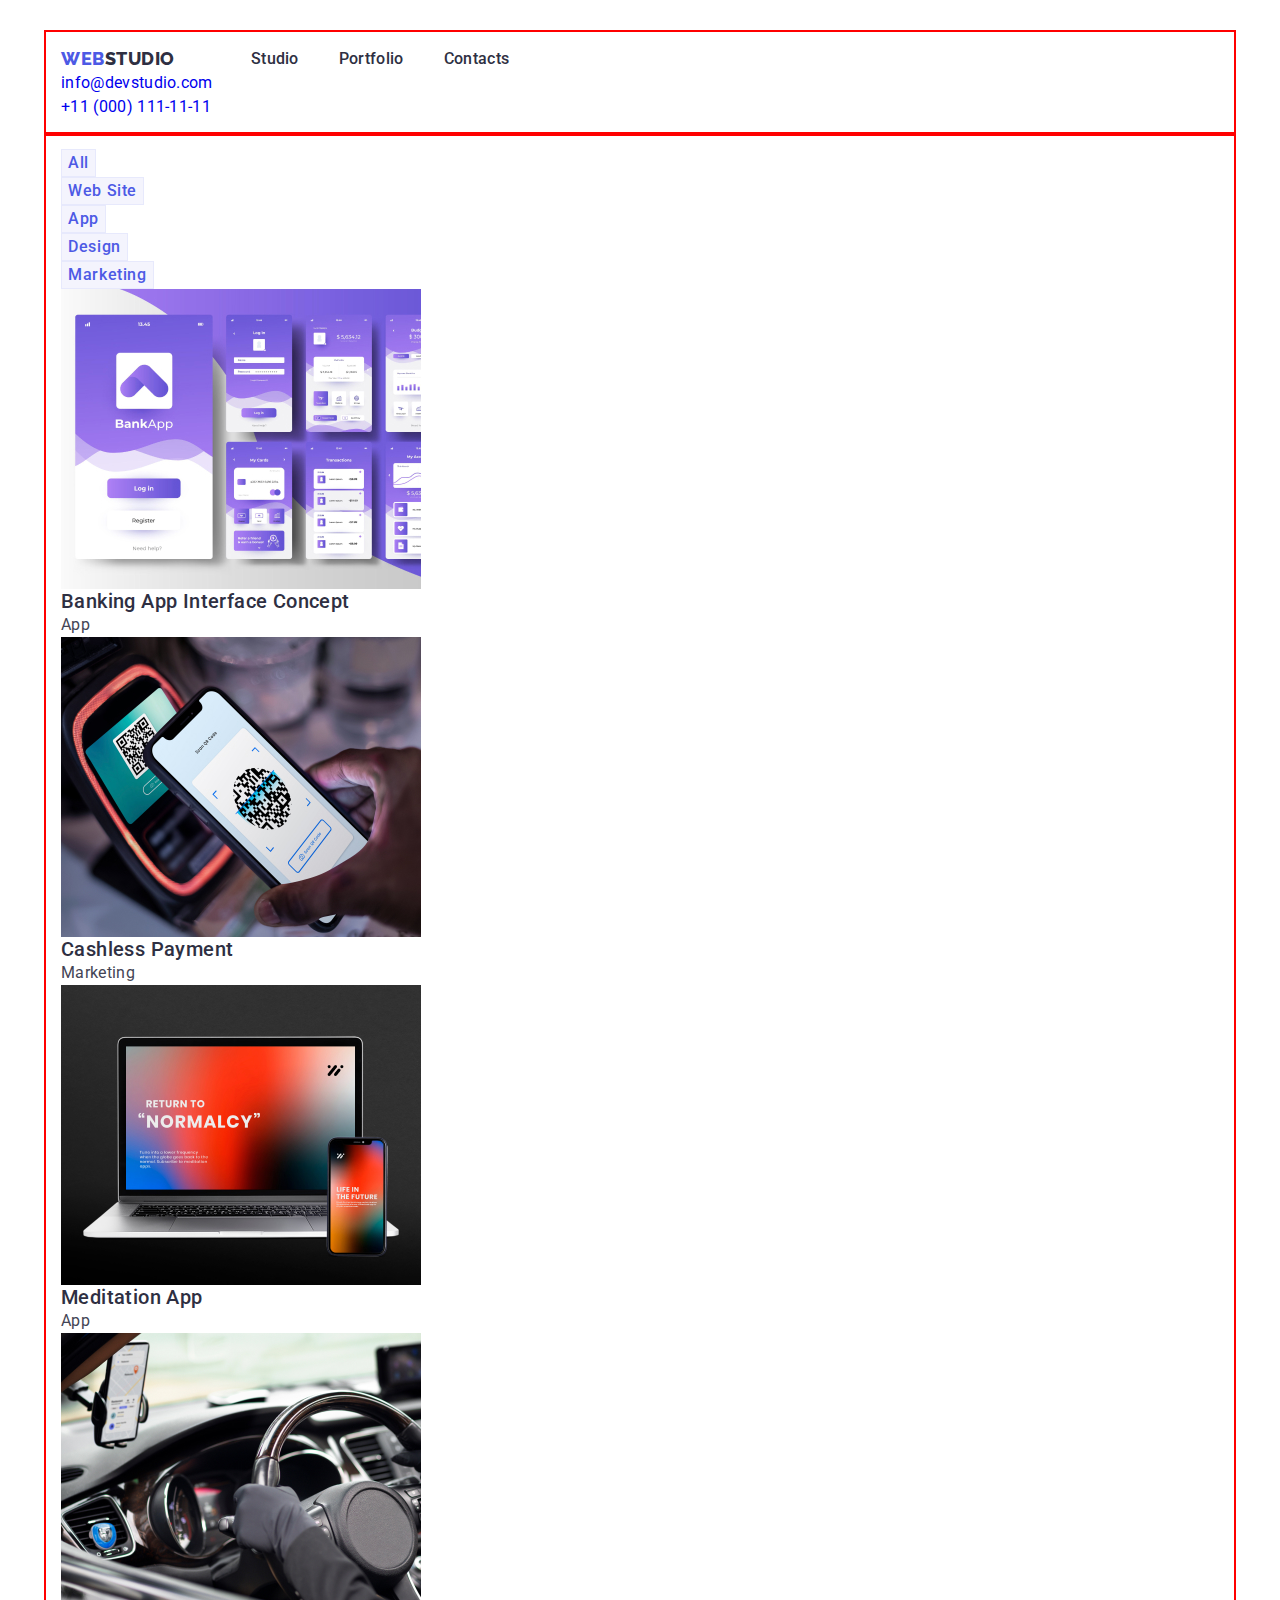
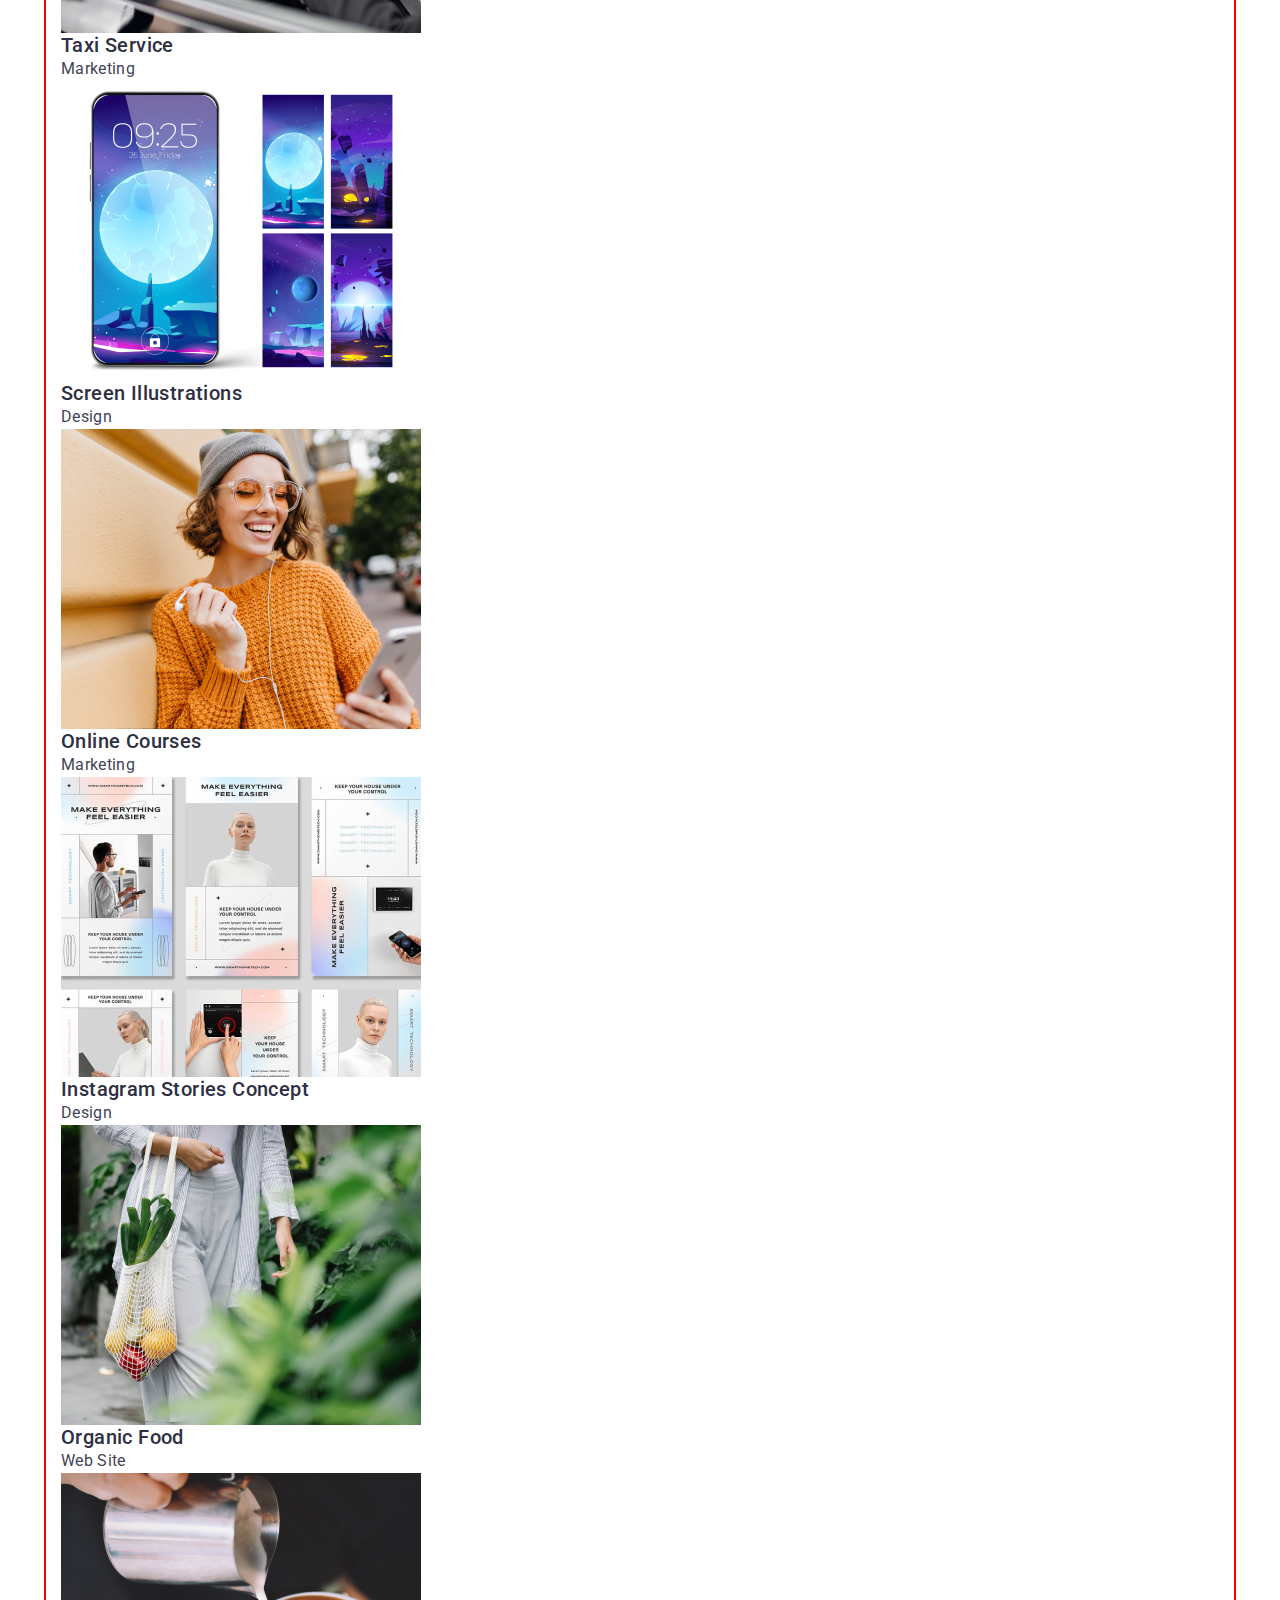
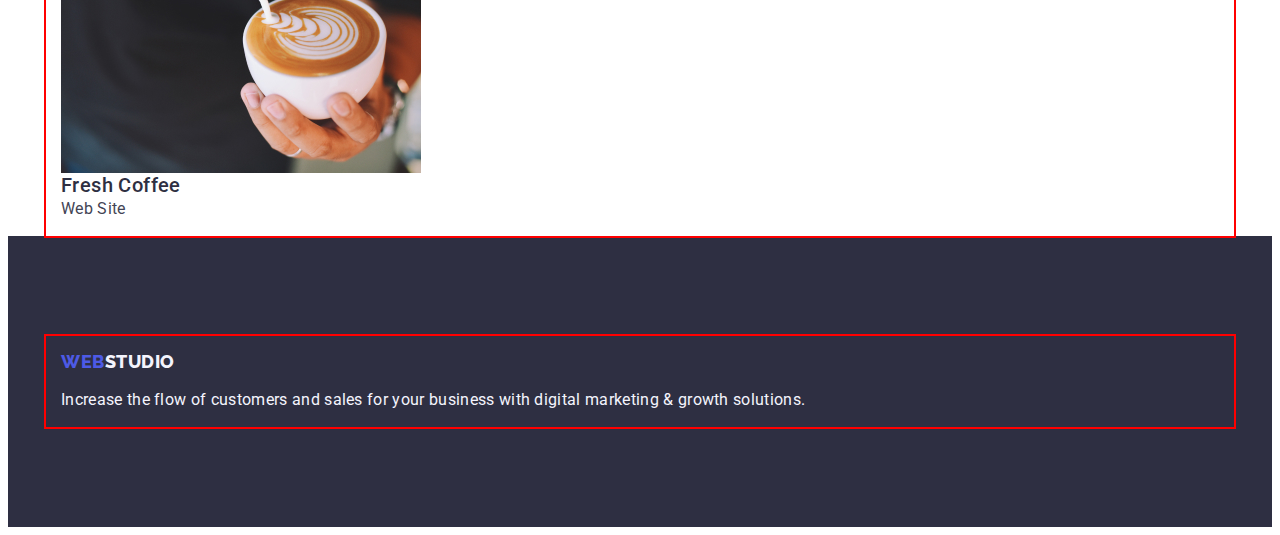
==== portfolio.html @ b65f9d98 "+++" ====
<!DOCTYPE html>
<html lang="en">
  <head>
    <meta charset="UTF-8" />
    <meta http-equiv="X-UA-Compatible" content="IE=edge" />
    <meta name="viewport" content="width=device-width, initial-scale=1.0" />
    <title>Portfolio</title>
    <link rel="preconnect" href="https://fonts.googleapis.com" />
    <link rel="preconnect" href="https://fonts.gstatic.com" crossorigin />
    <link
      href="https://fonts.googleapis.com/css2?family=Raleway:wght@800&family=Roboto:wght@400;500;700&display=swap"
      rel="stylesheet"
    />
    <link rel="stylesheet" href="./css/styles.css" />
  </head>
  <body>
    <!-- Header -->
    <header class="header">
      <div class="container">
        <nav class="header-nav">
          <a href="./index.html" class="header-link-logo link"
            >Web<span class="header-logo">Studio</span></a
          >
          <ul class="header-list list">
            <li class="header-item">
              <a class="header-link link" href="./index.html">Studio</a>
            </li>
            <li class="header-item">
              <a class="header-link link" href="./portfolio.html">Portfolio</a>
            </li>
            <li class="header-item">
              <a class="header-link link" href="">Contacts</a>
            </li>
          </ul>
        </nav>
        <address class="address">
          <ul class="header-address-list list">
            <li>
              <a class="header-address link" href="mailto:info@devstudio.com"
                >info@devstudio.com</a
              >
            </li>
            <li>
              <a class="header-address link" href="tel:+110001111111"
                >+11 (000) 111-11-11</a
              >
            </li>
          </ul>
        </address>
      </div>
    </header>
    <main>
      <!-- Section-Filters -->
      <section class="filters">
        <h1 hidden="">Project Cards</h1>
        <div class="container">
          <ul class="filters-list list">
            <li class="filters-item">
              <button class="filters-btn" type="button">All</button>
            </li>
            <li class="filters-item">
              <button class="filters-btn" type="button">Web Site</button>
            </li>
            <li class="filters-item">
              <button class="filters-btn" type="button">App</button>
            </li>
            <li class="filters-item">
              <button class="filters-btn" type="button">Design</button>
            </li>
            <li class="filters-item">
              <button class="filters-btn" type="button">Marketing</button>
            </li>
          </ul>

          <!-- Section-ProjectCard -->

          <ul class="project-list list">
            <li class="project-item">
              <a href="" class="project-link link">
                <img
                  src="./images/ProjectCards/1.jpg"
                  alt="Banking App Interface"
                  width="360"
                  height="300"
                />
                <h2 class="project-title subtitle">
                  Banking App Interface Concept
                </h2>
                <p class="project-text text">App</p>
              </a>
            </li>
            <li class="project-item">
              <a href="" class="project-link link">
                <img
                  class="project-img"
                  src="./images/ProjectCards/2.jpg"
                  alt="Payment"
                  width="360"
                  height="300"
                />
                <h2 class="project-title subtitle">Cashless Payment</h2>
                <p class="project-text text">Marketing</p>
              </a>
            </li>
            <li class="project-item">
              <a href="" class="project-link link">
                <img
                  class="project-img"
                  src="./images/ProjectCards/3.jpg"
                  alt="App on phone and laptop"
                  width="360"
                  height="300"
                />
                <h2 class="project-title subtitle">Meditation App</h2>
                <p class="project-text text">App</p>
              </a>
            </li>
            <li class="project-item">
              <a href="" class="project-link link">
                <img
                  class="project-img"
                  src="./images/ProjectCards/4.jpg"
                  alt="Driver's compartment in the car"
                  width="360"
                  height="300"
                />
                <h2 class="project-title subtitle">Taxi Service</h2>
                <p class="project-text text">Marketing</p>
              </a>
            </li>
            <li class="project-item">
              <a href="" class="project-link link">
                <img
                  class="project-img"
                  src="./images/ProjectCards/5.jpg"
                  alt="Phone and four types of wallpaper"
                  width="360"
                  height="300"
                />
                <h2 class="project-tile subtitle">Screen Illustrations</h2>
                <p class="project-text text">Design</p>
              </a>
            </li>
            <li class="project-item">
              <a href="" class="project-link link">
                <img
                  class="project-img"
                  src="./images/ProjectCards/6.jpg"
                  alt="Girl with phone"
                  width="360"
                  height="300"
                />
                <h2 class="project-title subtitle">Online Courses</h2>
                <p class="project-text text">Marketing</p>
              </a>
            </li>
            <li class="project-item">
              <a href="" class="project-link link">
                <img
                  class="project-img"
                  src="./images/ProjectCards/7.jpg"
                  alt="Instagram Stories"
                  width="360"
                  height="300"
                />
                <h2 class="project-title subtitle">
                  Instagram Stories Concept
                </h2>
                <p class="project-text text">Design</p>
              </a>
            </li>
            <li class="project-item">
              <a href="" class="project-link link">
                <img
                  class="project-img"
                  src="./images/ProjectCards/8.jpg"
                  alt="Girl with a bag of fruits"
                  width="360"
                  height="300"
                />
                <h2 class="project-title subtitle">Organic Food</h2>
                <p class="project-text text">Web Site</p>
              </a>
            </li>
            <li class="project-item">
              <a href="" class="project-link link">
                <img
                  class="project-img"
                  src="./images/ProjectCards/9.jpg"
                  alt="Barista pouring milk into coffee"
                  width="360"
                  height="300"
                />
                <h2 class="project-title subtitle">Fresh Coffee</h2>
                <p class="project-text text">Web Site</p>
              </a>
            </li>
          </ul>
        </div>
      </section>
    </main>
    <!-- Footer -->
    <footer class="footer">
      <div class="container">
        <a href="./index.html" class="footer-link link"
          >Web<span class="footer-logo">Studio</span></a
        >
        <p class="footer-text text">
          Increase the flow of customers and sales for your business with
          digital marketing & growth solutions.
        </p>
      </div>
    </footer>
  </body>
</html>
---- css/styles.css ----
/* CSS-переменные */

:root {
  --logo-color: #4d5ae5;

  --first-logo-color: #2e2f42;

  --second-logo-color: #f4f4fd;

  --body-back-color: #ffffff;

  --body-text-color: #434455;

  --link-color: #2e2f42;

  --link-hover-color: #404bbf;

  --address-color: #434455;

  --address-hover-color: #404bbf;

  --hero-back-color: #2e2f42;

  --hero-title-color: #ffffff;

  --btn-color: #4d5ae5;

  --btn-hover-color: #404bbf;

  --btn-text-color: #ffffff;

  --title-color: #2e2f42;

  --cards-back-color: #f4f4fd;

  --cards-item-back-color: #ffffff;

  --footer-back-color: #2e2f42;

  --footer-text-color: #f4f4fd;

  --port-back-btn: #f4f4fd;

  --port-border-btn: #e7e9fc;

  --port-btn-text-color: #4d5ae5;

  --btn-text-hover-color: #ffffff;
}
/* Подклассы */
.title {
  text-align: center;
  text-transform: capitalize;
  font-size: 36px;
  line-height: 1.11;
  letter-spacing: 0.02em;
  color: var(--title-color);
}

.subtitle {
  font-weight: 500;
  font-size: 20px;
  line-height: 1.2;
  letter-spacing: 0.02em;
  color: var(--title-color);
}

.text {
  font-size: 16px;
  line-height: 1.5;
  letter-spacing: 0.02em;
  color: var(--body-text-color);
}

body {
  font-family: "Roboto", sans-serif;
  background: var(--body-back-color);
  color: var(--body-text-color);
}

.link {
  text-decoration: none;
}

.list {
  list-style: none;
}

p,
h1,
h2,
h3,
h4,
h5,
h6 {
  margin: 0;
}

ul,
ol {
  margin: 0;
  padding: 0;
}

img {
  display: block;
  max-width: 100%;
  height: auto;
}

.container {
  width: 1158px;
  padding: 15px;
  margin: 15px;
  margin: 0 auto;
  outline: 2px solid red;
}

/* Header */

.header {
  padding-top: 24px;
}

.header-flex {
  display: flex;
  justify-content: space-around;
}

.header-nav {
  display: flex;
  align-items: center;
}

.header-link-logo {
  font-family: "Raleway", sans-serif;
  font-weight: 800;
  font-size: 18px;
  line-height: 1.17;
  letter-spacing: 0.03em;
  text-transform: uppercase;
  color: var(--logo-color);
  margin-right: 76px;
}

.header-logo {
  color: var(--first-logo-color);
}

.header-list {
  display: flex;
}

.header-list .header-item + .header-item {
  margin-left: 40px;
}

.header-link {
  font-weight: 500;
  font-size: 16px;
  line-height: 1.5;
  letter-spacing: 0.02em;
  color: var(--link-color);
}

.header-link:hover,
.header-link:focus {
  color: var(--link-hover-color);
}

.header-address {
  font-style: normal;
}

.address-list {
  display: flex;
}

.address-list .address-item + .address-item {
  margin-left: 40px;
}

.address {
  font-size: 16px;
  line-height: 1.5;
  letter-spacing: 0.02em;
  color: var(--address-color);
}

.address:hover,
.address:focus {
  color: var(--address-hover-color);
}

/* hero */

.hero {
  background: var(--hero-back-color);
  text-align: center;
}

.hero-title {
  font-size: 56px;
  line-height: 1.07;
  letter-spacing: 0.02em;
  color: var(--hero-title-color);
  margin-top: 188px;
  margin-bottom: 48px;
}

.hero-btn {
  font-weight: 500;
  font-size: 16px;
  line-height: 1.5;
  letter-spacing: 0.04em;
  color: var(--btn-text-color);
  font-family: inherit;
  cursor: pointer;
  background: var(--btn-color);
  border-radius: 4px;
  padding: 16px 32px;
  margin-bottom: 188px;
}

.hero-btn:hover,
.hero-btn:focus {
  background: var(--btn-hover-color);
}

/* Section */

.visually-hidden {
  position: absolute;
  width: 1px;
  height: 1px;
  margin: -1px;
  border: 0;
  padding: 0;
  white-space: nowrap;
  clip-path: inset(100%);
  clip: rect(0 0 0 0);
  overflow: hidden;
}

.features-list {
  outline: 2px solid green;

  display: flex;
  flex-wrap: wrap;
  margin-right: -24px;
}

.features-list > .features-item {
  outline: 2px solid fuchsia;
  flex-basis: calc(100% / 4 - 24px);
  /* margin-right: 24px; */
}

.features-list .features-item:not(:last-child) {
  margin-right: 24px;
}

.features {
  padding-top: 120px;
  padding-bottom: 120px;
}

.features-title {
  margin-bottom: 8px;
}

.features-text {
  color: var(--body-text-color);
}

/* Section 2 */

.section {
  padding-bottom: 120px;
}

.section-title {
  margin-bottom: 72px;
}

.section-list {
  display: flex;
}

.service {
  padding-top: 0;
  padding-bottom: 0;
}

/* Section 3 */

.teamcards {
  background: var(--cards-back-color);
  padding-bottom: 120px;
  text-align: center;
}

.teamcards-list {
  display: flex;
  flex-wrap: wrap;
}

.teamcards-list > .teamcards-item {
  outline: 2px solid red;
  flex-basis: calc(100% / 4);
  /* margin: 16px 32px; */
}

.teamcards-item {
  background: var(--cards-item-back-color);
}

.teamcards-title {
  margin-bottom: 72px;
  outline: 2px solid red;
}

.teamcards-subtitle {
  margin-bottom: 8px;
  margin-top: 32px;
  outline: 2px solid red;
}

.teamcards-text {
  color: var(--body-text-color);
  margin-bottom: 32px;
  outline: 2px solid red;
}

/* Portfolio Main Btn */

.filters {
}

.filters-list {
}

.filters-item {
}

.filters-btn {
  font-family: inherit;
  font-weight: 500;
  font-size: 16px;
  line-height: 1.5;
  letter-spacing: 0.04em;
  cursor: pointer;
  color: var(--port-btn-text-color);
  background: var(--port-back-btn);
  border: 1px solid var(--port-border-btn);
}

.filters-btn:hover,
.filters-btn:focus {
  background: var(--btn-hover-color);
  color: var(--btn-text-hover-color);
}

/* Portfolio Main Cards */

.project-list {
}

.project-item {
}

.project-title {
}

.project-text {
  color: var(--body-text-color);
}

/* Footer */

.footer {
  background: var(--footer-back-color);
  padding-top: 100px;
  padding-bottom: 100px;
}

.footer-text {
  color: var(--footer-text-color);
  margin-top: 16px;
}

.footer-link {
  font-family: "Raleway", sans-serif;
  font-weight: 800;
  font-size: 18px;
  line-height: 1.17;
  letter-spacing: 0.03em;
  text-transform: uppercase;
  color: var(--logo-color);
}

.footer-logo {
  color: var(--second-logo-color);
}
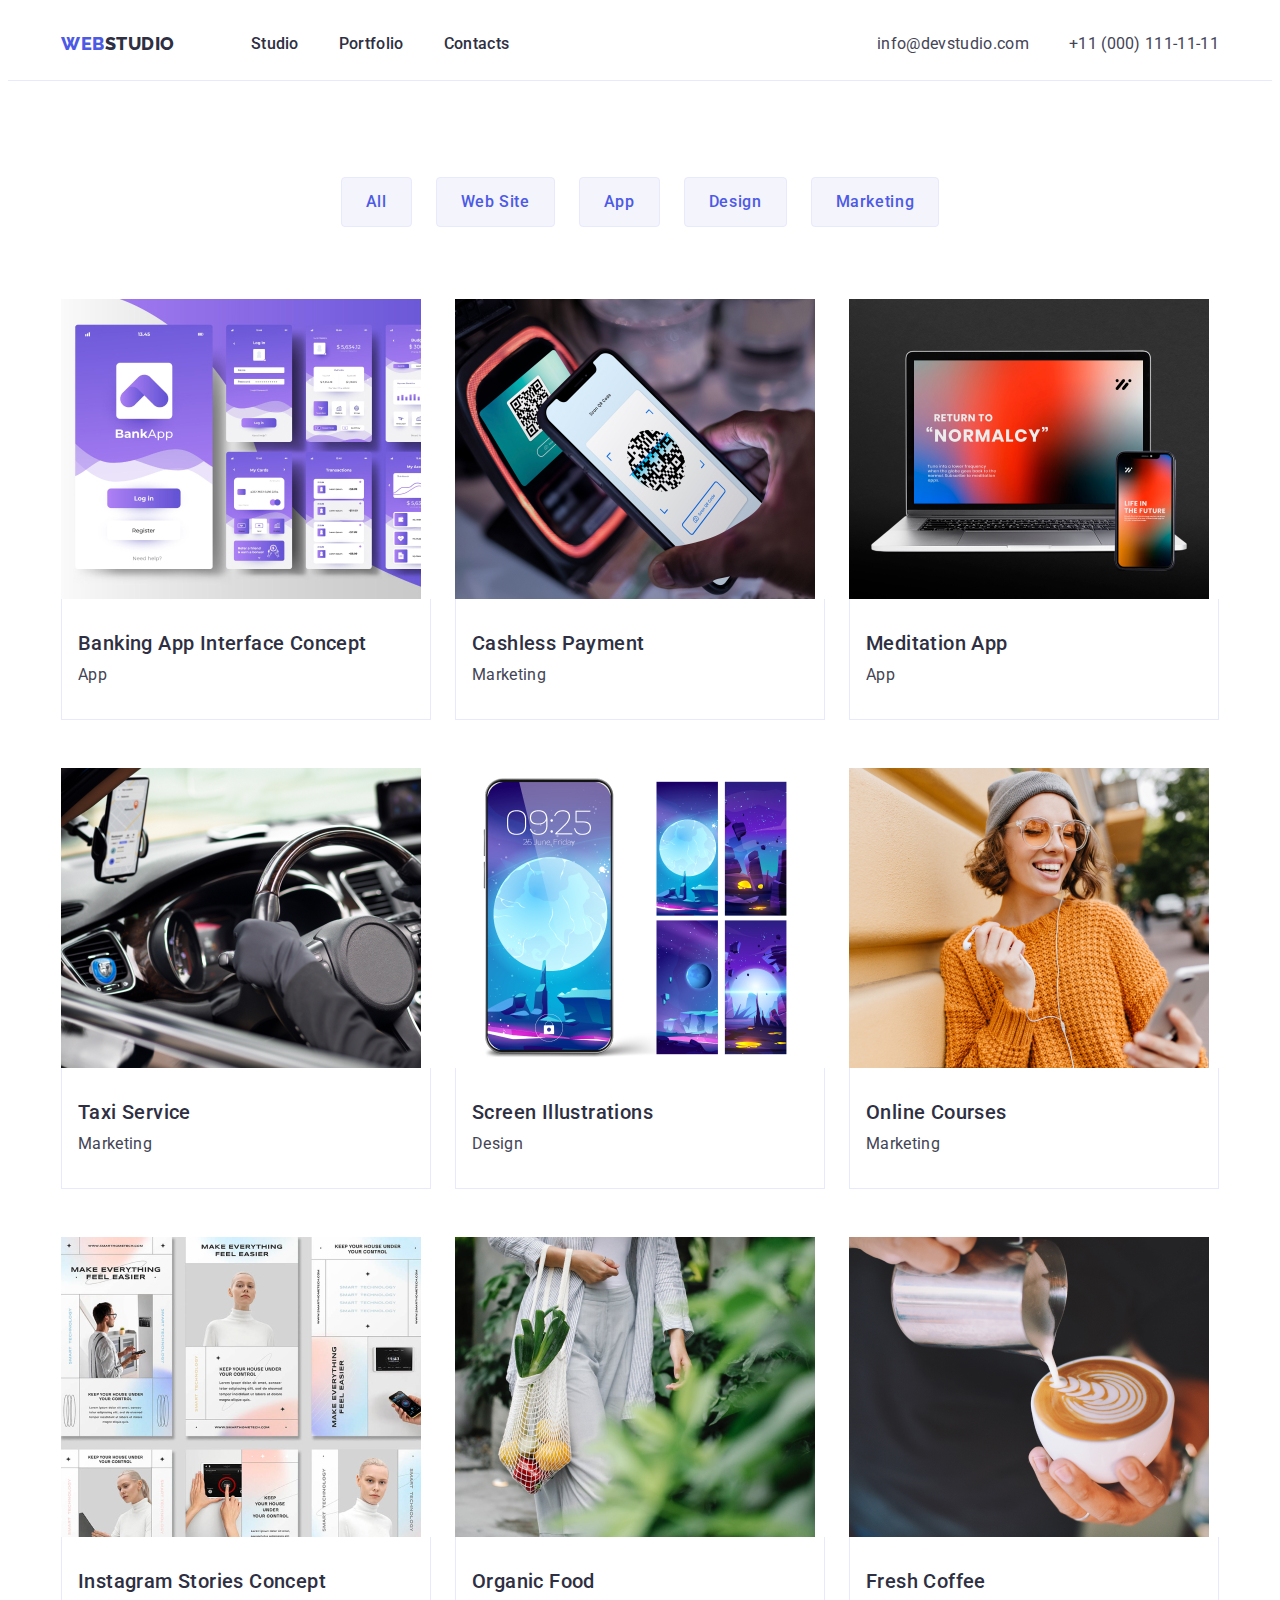
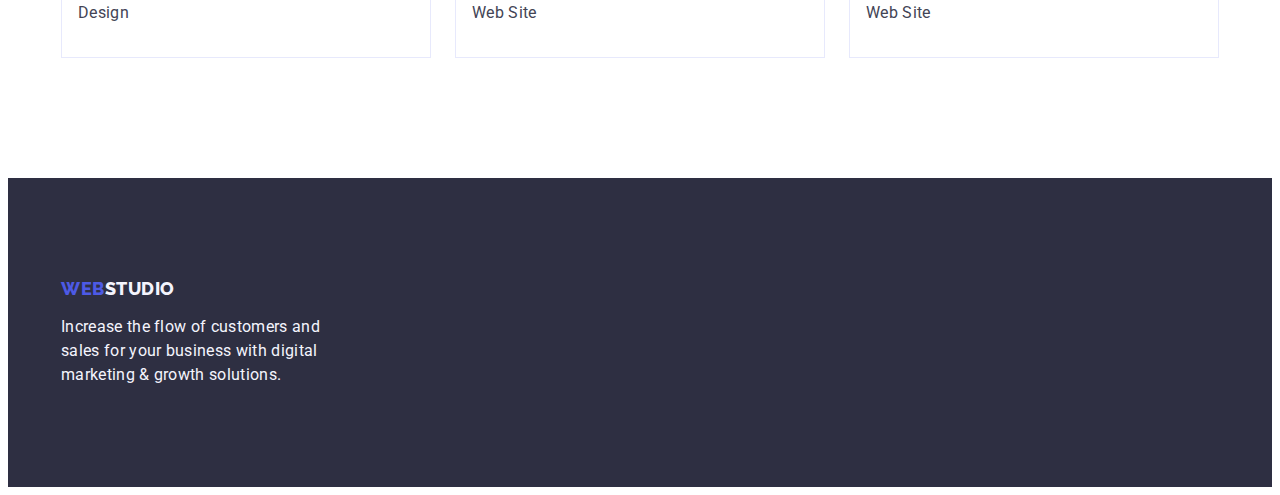
==== commit 3244ef1b: "start homework4 shadow&bg" ====
--- a/portfolio.html
+++ b/portfolio.html
@@ -11,12 +11,19 @@
       href="https://fonts.googleapis.com/css2?family=Raleway:wght@800&family=Roboto:wght@400;500;700&display=swap"
       rel="stylesheet"
     />
+    <link
+      rel="stylesheet"
+      href="https://cdnjs.cloudflare.com/ajax/libs/modern-normalize/2.0.0/modern-normalize.min.css"
+      integrity="sha512-4xo8blKMVCiXpTaLzQSLSw3KFOVPWhm/TRtuPVc4WG6kUgjH6J03IBuG7JZPkcWMxJ5huwaBpOpnwYElP/m6wg=="
+      crossorigin="anonymous"
+      referrerpolicy="no-referrer"
+    />
     <link rel="stylesheet" href="./css/styles.css" />
   </head>
   <body>
     <!-- Header -->
     <header class="header">
-      <div class="container">
+      <div class="container header-flex">
         <nav class="header-nav">
           <a href="./index.html" class="header-link-logo link"
             >Web<span class="header-logo">Studio</span></a
@@ -33,15 +40,16 @@
             </li>
           </ul>
         </nav>
-        <address class="address">
-          <ul class="header-address-list list">
-            <li>
-              <a class="header-address link" href="mailto:info@devstudio.com"
+
+        <address class="header-address">
+          <ul class="address-list list">
+            <li class="address-item">
+              <a class="address link" href="mailto:info@devstudio.com"
                 >info@devstudio.com</a
               >
             </li>
-            <li>
-              <a class="header-address link" href="tel:+110001111111"
+            <li class="address-item">
+              <a class="address link" href="tel:+110001111111"
                 >+11 (000) 111-11-11</a
               >
             </li>
@@ -52,8 +60,9 @@
     <main>
       <!-- Section-Filters -->
       <section class="filters">
-        <h1 hidden="">Project Cards</h1>
         <div class="container">
+          <h1 class="visually-hidden">Project Cards</h1>
+
           <ul class="filters-list list">
             <li class="filters-item">
               <button class="filters-btn" type="button">All</button>
@@ -83,10 +92,12 @@
                   width="360"
                   height="300"
                 />
-                <h2 class="project-title subtitle">
-                  Banking App Interface Concept
-                </h2>
-                <p class="project-text text">App</p>
+                <div class="project-wrap">
+                  <h2 class="project-title subtitle">
+                    Banking App Interface Concept
+                  </h2>
+                  <p class="project-text text">App</p>
+                </div>
               </a>
             </li>
             <li class="project-item">
@@ -98,8 +109,10 @@
                   width="360"
                   height="300"
                 />
-                <h2 class="project-title subtitle">Cashless Payment</h2>
-                <p class="project-text text">Marketing</p>
+                <div class="project-wrap">
+                  <h2 class="project-title subtitle">Cashless Payment</h2>
+                  <p class="project-text text">Marketing</p>
+                </div>
               </a>
             </li>
             <li class="project-item">
@@ -111,8 +124,10 @@
                   width="360"
                   height="300"
                 />
-                <h2 class="project-title subtitle">Meditation App</h2>
-                <p class="project-text text">App</p>
+                <div class="project-wrap">
+                  <h2 class="project-title subtitle">Meditation App</h2>
+                  <p class="project-text text">App</p>
+                </div>
               </a>
             </li>
             <li class="project-item">
@@ -124,8 +139,10 @@
                   width="360"
                   height="300"
                 />
-                <h2 class="project-title subtitle">Taxi Service</h2>
-                <p class="project-text text">Marketing</p>
+                <div class="project-wrap">
+                  <h2 class="project-title subtitle">Taxi Service</h2>
+                  <p class="project-text text">Marketing</p>
+                </div>
               </a>
             </li>
             <li class="project-item">
@@ -137,8 +154,10 @@
                   width="360"
                   height="300"
                 />
-                <h2 class="project-tile subtitle">Screen Illustrations</h2>
-                <p class="project-text text">Design</p>
+                <div class="project-wrap">
+                  <h2 class="project-title subtitle">Screen Illustrations</h2>
+                  <p class="project-text text">Design</p>
+                </div>
               </a>
             </li>
             <li class="project-item">
@@ -150,8 +169,10 @@
                   width="360"
                   height="300"
                 />
-                <h2 class="project-title subtitle">Online Courses</h2>
-                <p class="project-text text">Marketing</p>
+                <div class="project-wrap">
+                  <h2 class="project-title subtitle">Online Courses</h2>
+                  <p class="project-text text">Marketing</p>
+                </div>
               </a>
             </li>
             <li class="project-item">
@@ -163,10 +184,12 @@
                   width="360"
                   height="300"
                 />
-                <h2 class="project-title subtitle">
-                  Instagram Stories Concept
-                </h2>
-                <p class="project-text text">Design</p>
+                <div class="project-wrap">
+                  <h2 class="project-title subtitle">
+                    Instagram Stories Concept
+                  </h2>
+                  <p class="project-text text">Design</p>
+                </div>
               </a>
             </li>
             <li class="project-item">
@@ -178,8 +201,10 @@
                   width="360"
                   height="300"
                 />
-                <h2 class="project-title subtitle">Organic Food</h2>
-                <p class="project-text text">Web Site</p>
+                <div class="project-wrap">
+                  <h2 class="project-title subtitle">Organic Food</h2>
+                  <p class="project-text text">Web Site</p>
+                </div>
               </a>
             </li>
             <li class="project-item">
@@ -191,8 +216,10 @@
                   width="360"
                   height="300"
                 />
-                <h2 class="project-title subtitle">Fresh Coffee</h2>
-                <p class="project-text text">Web Site</p>
+                <div class="project-wrap">
+                  <h2 class="project-title subtitle">Fresh Coffee</h2>
+                  <p class="project-text text">Web Site</p>
+                </div>
               </a>
             </li>
           </ul>
--- a/css/styles.css
+++ b/css/styles.css
@@ -110,26 +110,24 @@
 
 .container {
   width: 1158px;
-  padding: 15px;
-  margin: 15px;
+  padding: 0 15px 0 15px;
   margin: 0 auto;
-  outline: 2px solid red;
 }
 
 /* Header */
 
 .header {
-  padding-top: 24px;
+  border-bottom: 1px solid #e7e9fc;
 }
 
 .header-flex {
   display: flex;
-  justify-content: space-around;
 }
 
 .header-nav {
   display: flex;
   align-items: center;
+  /* padding: 24px 0; */
 }
 
 .header-link-logo {
@@ -149,10 +147,10 @@
 
 .header-list {
   display: flex;
-}
-
-.header-list .header-item + .header-item {
-  margin-left: 40px;
+  gap: 40px;
+}
+
+.header-list {
 }
 
 .header-link {
@@ -161,6 +159,7 @@
   line-height: 1.5;
   letter-spacing: 0.02em;
   color: var(--link-color);
+  padding: 24px 0;
 }
 
 .header-link:hover,
@@ -170,14 +169,13 @@
 
 .header-address {
   font-style: normal;
+  margin-left: auto;
 }
 
 .address-list {
   display: flex;
-}
-
-.address-list .address-item + .address-item {
-  margin-left: 40px;
+  padding: 24px 0;
+  gap: 40px;
 }
 
 .address {
@@ -196,7 +194,15 @@
 
 .hero {
   background: var(--hero-back-color);
-  text-align: center;
+  padding: 188px 0;
+  background-image: linear-gradient(
+      rgba(46, 47, 66, 0.7),
+      rgba(46, 47, 66, 0.7)
+    ),
+    url(../images/bg_img/hero_bg.jpg);
+  background-repeat: no-repeat;
+  background-position: center;
+  background-size: cover;
 }
 
 .hero-title {
@@ -204,8 +210,9 @@
   line-height: 1.07;
   letter-spacing: 0.02em;
   color: var(--hero-title-color);
-  margin-top: 188px;
-  margin-bottom: 48px;
+  max-width: 496px;
+  margin: 0 auto 48px;
+  text-align: center;
 }
 
 .hero-btn {
@@ -218,8 +225,11 @@
   cursor: pointer;
   background: var(--btn-color);
   border-radius: 4px;
-  padding: 16px 32px;
-  margin-bottom: 188px;
+  min-width: 169px;
+  height: 56px;
+  display: block;
+  border: none;
+  margin: 0 auto;
 }
 
 .hero-btn:hover,
@@ -242,27 +252,18 @@
   overflow: hidden;
 }
 
+.features {
+  padding-bottom: 120px;
+  padding-top: 120px;
+}
+
 .features-list {
-  outline: 2px solid green;
-
-  display: flex;
-  flex-wrap: wrap;
-  margin-right: -24px;
-}
-
-.features-list > .features-item {
-  outline: 2px solid fuchsia;
-  flex-basis: calc(100% / 4 - 24px);
-  /* margin-right: 24px; */
-}
-
-.features-list .features-item:not(:last-child) {
-  margin-right: 24px;
-}
-
-.features {
-  padding-top: 120px;
-  padding-bottom: 120px;
+  display: flex;
+  gap: 24px;
+}
+
+.features-item {
+  width: calc((100% - 72px) / 4);
 }
 
 .features-title {
@@ -279,17 +280,21 @@
   padding-bottom: 120px;
 }
 
+.section-list {
+  display: flex;
+}
+
+.section-item {
+  margin-right: 24px;
+  width: calc((100% - 48px) / 3);
+}
+
+.section-item:last-child {
+  margin-right: 0;
+}
+
 .section-title {
   margin-bottom: 72px;
-}
-
-.section-list {
-  display: flex;
-}
-
-.service {
-  padding-top: 0;
-  padding-bottom: 0;
 }
 
 /* Section 3 */
@@ -297,47 +302,57 @@
 .teamcards {
   background: var(--cards-back-color);
   padding-bottom: 120px;
-  text-align: center;
+  padding-top: 120px;
 }
 
 .teamcards-list {
   display: flex;
-  flex-wrap: wrap;
-}
-
-.teamcards-list > .teamcards-item {
-  outline: 2px solid red;
-  flex-basis: calc(100% / 4);
-  /* margin: 16px 32px; */
 }
 
 .teamcards-item {
   background: var(--cards-item-back-color);
+
+  margin-right: 24px;
+  width: calc((100% - 72px) / 4);
+  border-radius: 0px 0px 4px 4px;
+  box-shadow: 0px 1px 6px rgba(46, 47, 66, 0.08),
+    0px 1px 1px rgba(46, 47, 66, 0.16), 0px 2px 1px rgba(46, 47, 66, 0.08);
+}
+
+.teamcards-item:last-child {
+  margin-right: 0;
 }
 
 .teamcards-title {
   margin-bottom: 72px;
-  outline: 2px solid red;
+}
+
+.teamcards-wrap {
+  padding: 32px 16px;
 }
 
 .teamcards-subtitle {
   margin-bottom: 8px;
-  margin-top: 32px;
-  outline: 2px solid red;
+  text-align: center;
 }
 
 .teamcards-text {
   color: var(--body-text-color);
-  margin-bottom: 32px;
-  outline: 2px solid red;
+  text-align: center;
 }
 
 /* Portfolio Main Btn */
 
 .filters {
+  padding-bottom: 120px;
+  padding-top: 96px;
 }
 
 .filters-list {
+  display: flex;
+  gap: 24px;
+  justify-content: center;
+  margin-bottom: 72px;
 }
 
 .filters-item {
@@ -353,23 +368,53 @@
   color: var(--port-btn-text-color);
   background: var(--port-back-btn);
   border: 1px solid var(--port-border-btn);
+  border-radius: 4px;
+  padding: 12px 24px;
 }
 
 .filters-btn:hover,
 .filters-btn:focus {
   background: var(--btn-hover-color);
   color: var(--btn-text-hover-color);
+  border: 1px solid transparent;
+  box-shadow: 0px 4px 4px rgba(0, 0, 0, 0.15);
+}
+
+.filters-btn:focus {
+  box-shadow: 0px 4px 4px rgba(0, 0, 0, 0.15);
 }
 
 /* Portfolio Main Cards */
 
 .project-list {
+  display: flex;
+  flex-wrap: wrap;
+  column-gap: 24px;
+  row-gap: 48px;
 }
 
 .project-item {
+  width: calc((100% - 48px) / 3);
+}
+
+.project-wrap {
+  padding: 32px 16px;
+  border: 1px solid #e7e9fc;
+  border-top: none;
+}
+
+.project-item:hover {
+  box-shadow: 0px 1px 6px rgba(46, 47, 66, 0.08),
+    0px 1px 1px rgba(46, 47, 66, 0.16), 0px 2px 1px rgba(46, 47, 66, 0.08);
+}
+
+.project-link:focus {
+  box-shadow: 0px 1px 6px rgba(46, 47, 66, 0.08),
+    0px 1px 1px rgba(46, 47, 66, 0.16), 0px 2px 1px rgba(46, 47, 66, 0.08);
 }
 
 .project-title {
+  margin-bottom: 8px;
 }
 
 .project-text {
@@ -386,7 +431,7 @@
 
 .footer-text {
   color: var(--footer-text-color);
-  margin-top: 16px;
+  max-width: 264px;
 }
 
 .footer-link {
@@ -397,6 +442,8 @@
   letter-spacing: 0.03em;
   text-transform: uppercase;
   color: var(--logo-color);
+  display: inline-block;
+  margin-bottom: 16px;
 }
 
 .footer-logo {
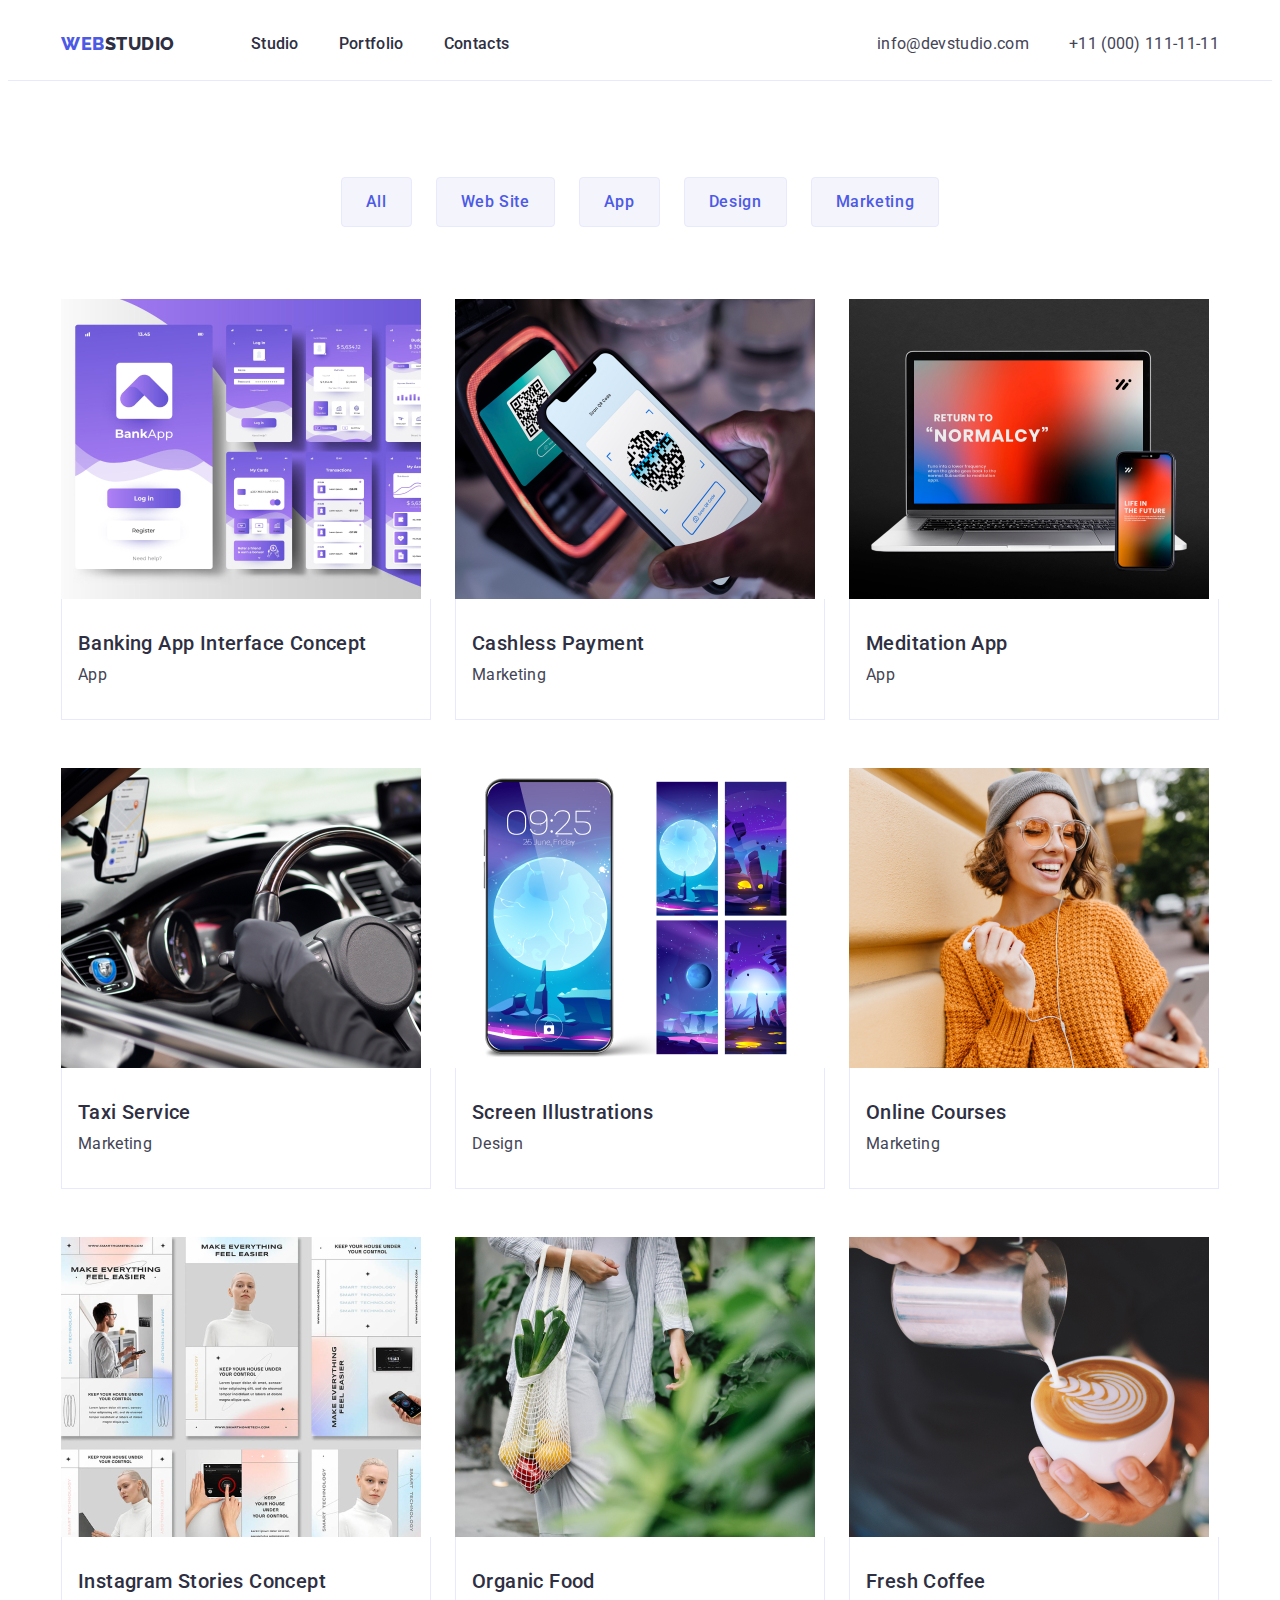
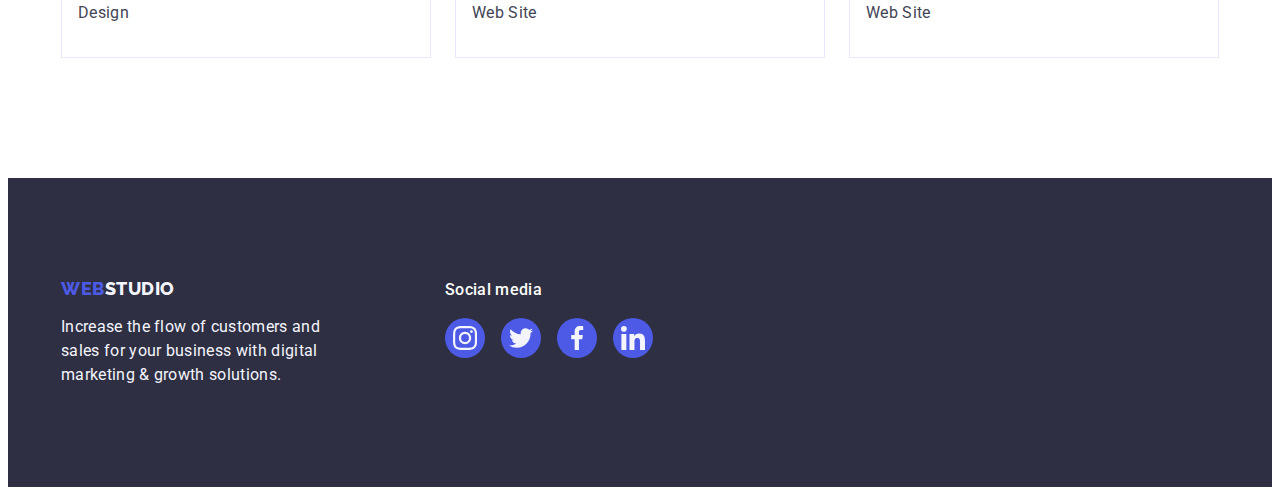
==== commit 7228a4f2: "finish homework4" ====
--- a/portfolio.html
+++ b/portfolio.html
@@ -228,14 +228,70 @@
     </main>
     <!-- Footer -->
     <footer class="footer">
-      <div class="container">
-        <a href="./index.html" class="footer-link link"
-          >Web<span class="footer-logo">Studio</span></a
-        >
-        <p class="footer-text text">
-          Increase the flow of customers and sales for your business with
-          digital marketing & growth solutions.
-        </p>
+      <div class="container footer-container">
+        <div class="footer-wrap">
+          <a href="./index.html" class="footer-link link"
+            >Web<span class="footer-logo">Studio</span></a
+          >
+          <p class="footer-text text">
+            Increase the flow of customers and sales for your business with
+            digital marketing & growth solutions.
+          </p>
+        </div>
+        <!-- Footer Icon -->
+        <div class="footer-soc">
+          <h4 class="footer-title">Social media</h4>
+          <ul class="footer-soc-list list">
+            <li class="footer-soc-item">
+              <a
+                href=""
+                class="footer-soc-link link"
+                target="_blank"
+                rel="noopener noreferrer"
+              >
+                <svg width="24" height="24" class="teamcards-icon">
+                  <use href="./images/sprite.svg#icon-instagram"></use>
+                </svg>
+              </a>
+            </li>
+            <li class="footer-soc-item">
+              <a
+                href=""
+                class="footer-soc-link link"
+                target="_blank"
+                rel="noopener noreferrer"
+              >
+                <svg width="24" height="24" class="teamcards-icon">
+                  <use href="./images/sprite.svg#icon-twitter"></use>
+                </svg>
+              </a>
+            </li>
+            <li class="footer-soc-item">
+              <a
+                href=""
+                class="footer-soc-link link"
+                target="_blank"
+                rel="noopener noreferrer"
+              >
+                <svg width="24" height="24" class="teamcards-icon">
+                  <use href="./images/sprite.svg#icon-facebook"></use>
+                </svg>
+              </a>
+            </li>
+            <li class="footer-soc-item">
+              <a
+                href=""
+                class="footer-soc-link link"
+                target="_blank"
+                rel="noopener noreferrer"
+              >
+                <svg width="24" height="24" class="teamcards-icon">
+                  <use href="./images/sprite.svg#icon-linkedin"></use>
+                </svg>
+              </a>
+            </li>
+          </ul>
+        </div>
       </div>
     </footer>
   </body>
--- a/css/styles.css
+++ b/css/styles.css
@@ -1,6 +1,8 @@
 /* CSS-переменные */
 
 :root {
+  --header-border-color: #e7e9fc;
+
   --logo-color: #4d5ae5;
 
   --first-logo-color: #2e2f42;
@@ -39,6 +41,8 @@
 
   --footer-text-color: #f4f4fd;
 
+  --footer-title-color: #ffffff;
+
   --port-back-btn: #f4f4fd;
 
   --port-border-btn: #e7e9fc;
@@ -46,6 +50,16 @@
   --port-btn-text-color: #4d5ae5;
 
   --btn-text-hover-color: #ffffff;
+
+  --features-icon-bgc: #f4f4fd;
+
+  --icon-color: #8e8f99;
+
+  --icon-color-hover: #404bbf;
+
+  --footer-icon-hover: #31d0aa;
+
+  --footer-icon-color: #4d5ae5;
 }
 /* Подклассы */
 .title {
@@ -117,7 +131,7 @@
 /* Header */
 
 .header {
-  border-bottom: 1px solid #e7e9fc;
+  border-bottom: 1px solid var(--header-border-color);
 }
 
 .header-flex {
@@ -127,7 +141,6 @@
 .header-nav {
   display: flex;
   align-items: center;
-  /* padding: 24px 0; */
 }
 
 .header-link-logo {
@@ -230,6 +243,7 @@
   display: block;
   border: none;
   margin: 0 auto;
+  box-shadow: 0px 4px 4px rgba(0, 0, 0, 0.15);
 }
 
 .hero-btn:hover,
@@ -266,6 +280,20 @@
   width: calc((100% - 72px) / 4);
 }
 
+.features-wrap {
+  width: 264px;
+  height: 112px;
+  background-color: var(--features-icon-bgc);
+  border-radius: 4px;
+  display: flex;
+  align-items: center;
+  justify-content: center;
+  margin-bottom: 8px;
+}
+
+.features-icon {
+}
+
 .features-title {
   margin-bottom: 8px;
 }
@@ -286,6 +314,7 @@
 
 .section-item {
   margin-right: 24px;
+  border: 1px solid #e7e9fc;
   width: calc((100% - 48px) / 3);
 }
 
@@ -339,6 +368,78 @@
 .teamcards-text {
   color: var(--body-text-color);
   text-align: center;
+  margin-bottom: 8px;
+}
+
+.teamcards-soc-list {
+  display: flex;
+  justify-content: center;
+  gap: 24px;
+}
+
+.teamcards-soc-item {
+  width: 40px;
+  height: 40px;
+}
+.teamcards-soc-link {
+  width: 100%;
+  height: 100%;
+  border-radius: 50%;
+  background-color: var(--footer-icon-color);
+  display: flex;
+  align-items: center;
+  justify-content: center;
+}
+
+.teamcards-icon {
+  fill: currentColor;
+}
+
+.teamcards-soc-link:hover,
+.teamcards-soc-link:focus {
+  background-color: var(--icon-color-hover);
+}
+
+/* Section 4 */
+
+.costumers-title {
+  margin-bottom: 72px;
+}
+
+.costumers {
+  padding-bottom: 120px;
+  padding-top: 120px;
+}
+
+.costumers-list {
+  display: flex;
+  gap: 24px;
+}
+
+.costumers-item {
+  width: calc((100% - 120px) / 6);
+  height: 88px;
+}
+
+.costumers-link {
+  width: 100%;
+  height: 100%;
+  border: 1px solid var(--icon-color);
+  border-radius: 4px;
+  display: flex;
+  align-items: center;
+  justify-content: center;
+  color: var(--icon-color);
+}
+
+.costumers-icon {
+  fill: currentColor;
+}
+
+.costumers-link:hover,
+.costumers-link:focus {
+  border-color: var(--icon-color-hover);
+  color: var(--icon-color-hover);
 }
 
 /* Portfolio Main Btn */
@@ -377,11 +478,8 @@
   background: var(--btn-hover-color);
   color: var(--btn-text-hover-color);
   border: 1px solid transparent;
-  box-shadow: 0px 4px 4px rgba(0, 0, 0, 0.15);
-}
-
-.filters-btn:focus {
-  box-shadow: 0px 4px 4px rgba(0, 0, 0, 0.15);
+  box-shadow: 0px 3px 1px rgba(0, 0, 0, 0.1), 0px 2px 1px rgba(0, 0, 0, 0.08),
+    0px 2px 2px rgba(0, 0, 0, 0.12);
 }
 
 /* Portfolio Main Cards */
@@ -427,6 +525,16 @@
   background: var(--footer-back-color);
   padding-top: 100px;
   padding-bottom: 100px;
+  display: flex;
+}
+
+.footer-container {
+  display: flex;
+  align-items: baseline;
+}
+
+.footer-wrap {
+  margin-right: 120px;
 }
 
 .footer-text {
@@ -449,3 +557,50 @@
 .footer-logo {
   color: var(--second-logo-color);
 }
+
+/* Footer Icon */
+
+.footer-soc {
+  display: flex;
+  align-items: start;
+  justify-content: center;
+  flex-direction: column;
+}
+
+.footer-title {
+  font-weight: 500;
+  font-size: 16px;
+  line-height: 1.5;
+  letter-spacing: 0.02em;
+  color: var(--footer-title-color);
+  margin-bottom: 16px;
+}
+
+.footer-soc-list {
+  display: flex;
+  justify-content: center;
+  gap: 16px;
+}
+
+.footer-soc-item {
+  width: 40px;
+  height: 40px;
+}
+.footer-soc-link {
+  width: 100%;
+  height: 100%;
+  border-radius: 50%;
+  background-color: var(--footer-icon-color);
+  display: flex;
+  align-items: center;
+  justify-content: center;
+}
+
+.footer-icon {
+  fill: currentColor;
+}
+
+.footer-soc-link:hover,
+.footer-soc-link:focus {
+  background-color: var(--footer-icon-hover);
+}
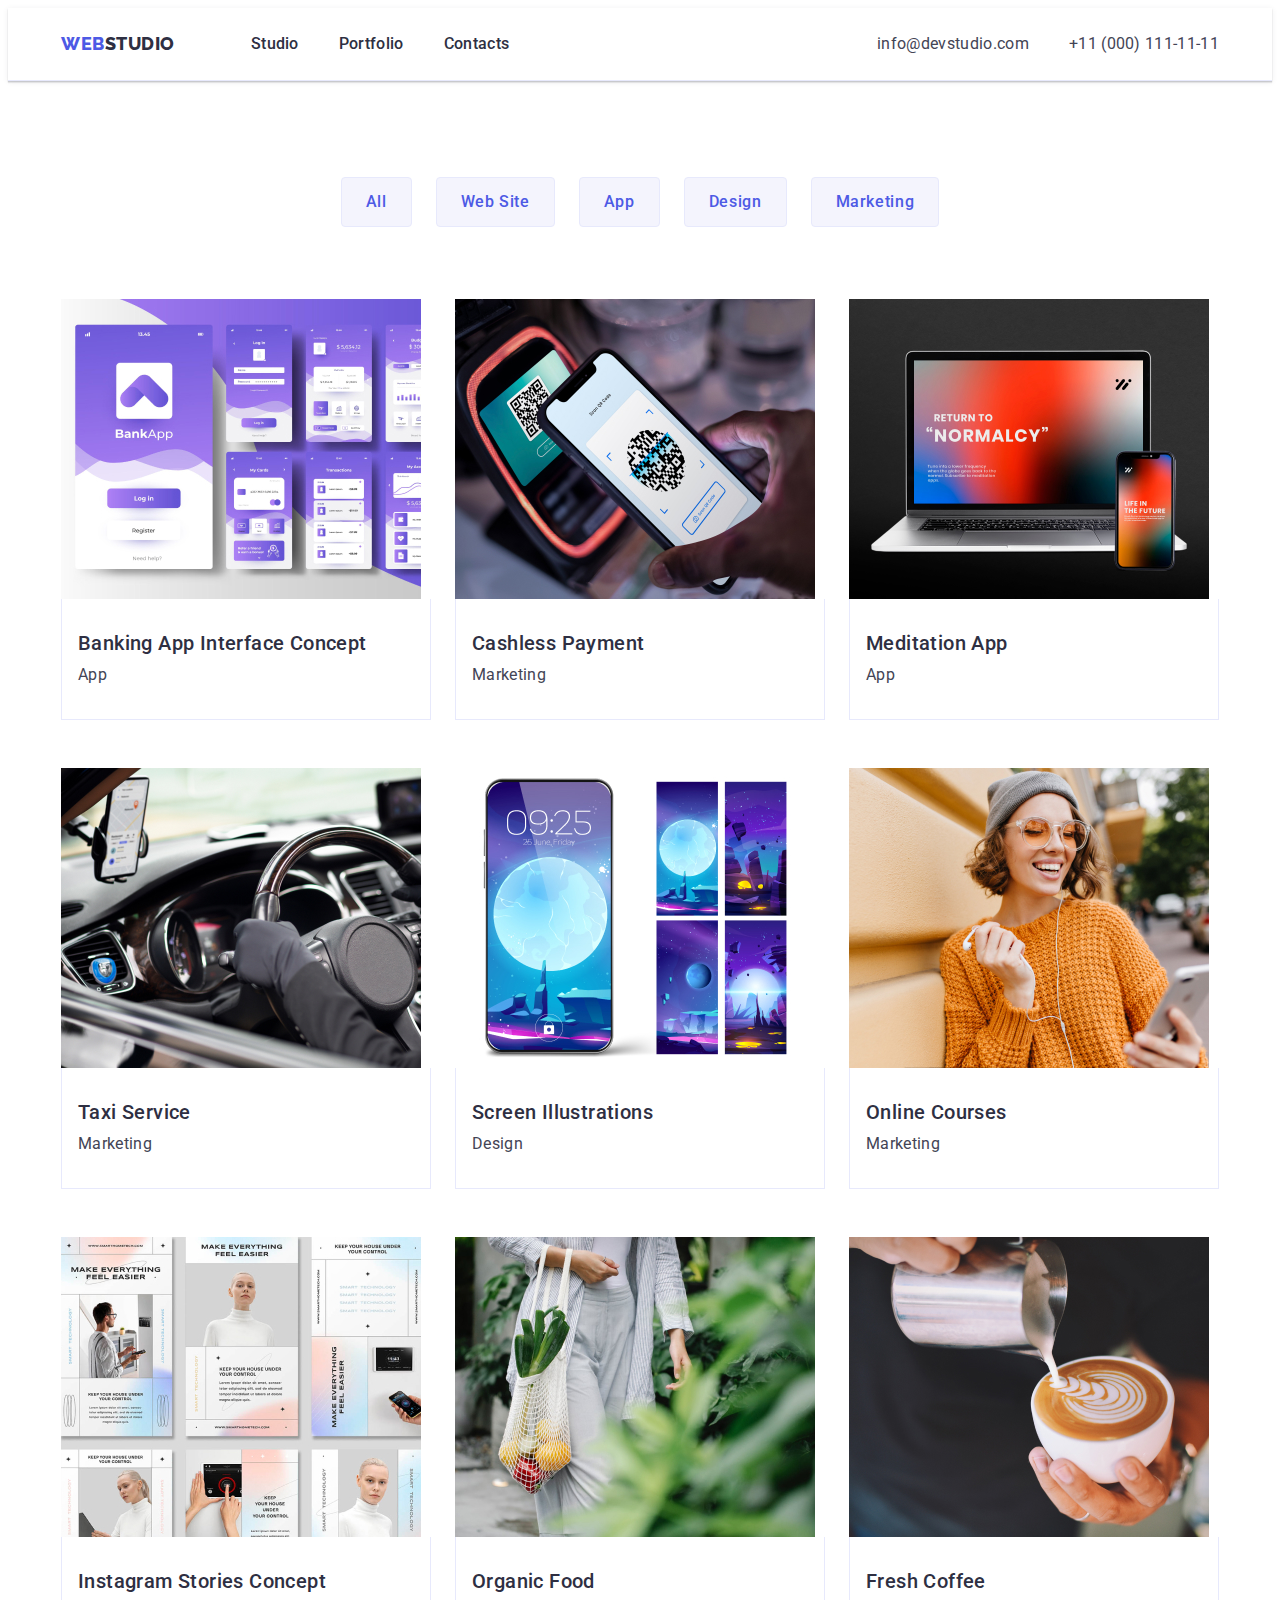
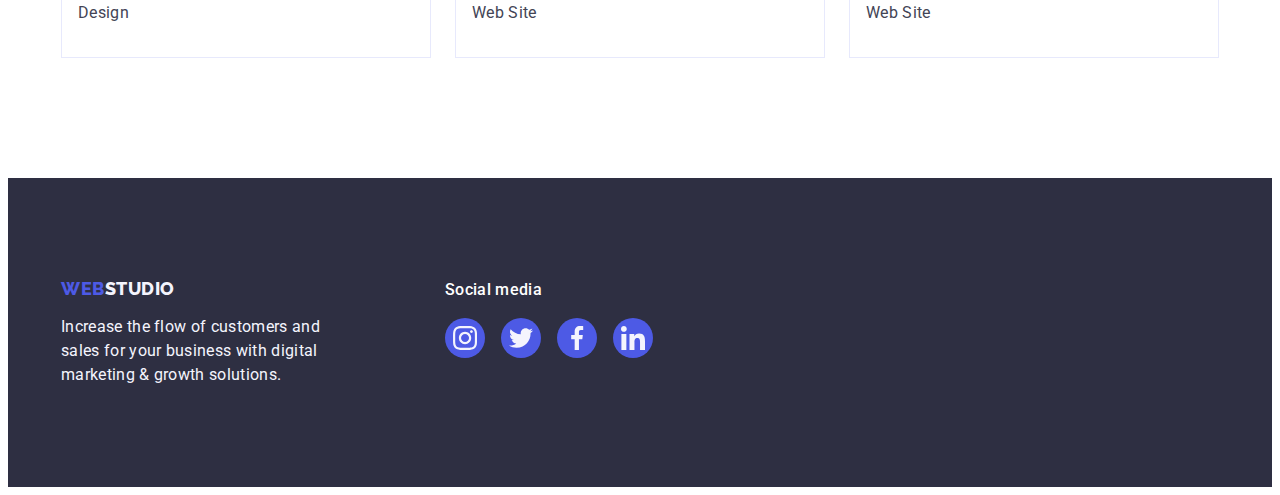
==== commit ea551f84: "+++" ====
--- a/portfolio.html
+++ b/portfolio.html
@@ -240,7 +240,7 @@
         </div>
         <!-- Footer Icon -->
         <div class="footer-soc">
-          <h4 class="footer-title">Social media</h4>
+          <p class="footer-title">Social media</p>
           <ul class="footer-soc-list list">
             <li class="footer-soc-item">
               <a
@@ -250,43 +250,43 @@
                 rel="noopener noreferrer"
               >
                 <svg width="24" height="24" class="teamcards-icon">
-                  <use href="./images/sprite.svg#icon-instagram"></use>
-                </svg>
-              </a>
-            </li>
-            <li class="footer-soc-item">
-              <a
-                href=""
-                class="footer-soc-link link"
-                target="_blank"
-                rel="noopener noreferrer"
-              >
-                <svg width="24" height="24" class="teamcards-icon">
-                  <use href="./images/sprite.svg#icon-twitter"></use>
-                </svg>
-              </a>
-            </li>
-            <li class="footer-soc-item">
-              <a
-                href=""
-                class="footer-soc-link link"
-                target="_blank"
-                rel="noopener noreferrer"
-              >
-                <svg width="24" height="24" class="teamcards-icon">
-                  <use href="./images/sprite.svg#icon-facebook"></use>
-                </svg>
-              </a>
-            </li>
-            <li class="footer-soc-item">
-              <a
-                href=""
-                class="footer-soc-link link"
-                target="_blank"
-                rel="noopener noreferrer"
-              >
-                <svg width="24" height="24" class="teamcards-icon">
-                  <use href="./images/sprite.svg#icon-linkedin"></use>
+                  <use href="./images/icons.svg#icon-instagram"></use>
+                </svg>
+              </a>
+            </li>
+            <li class="footer-soc-item">
+              <a
+                href=""
+                class="footer-soc-link link"
+                target="_blank"
+                rel="noopener noreferrer"
+              >
+                <svg width="24" height="24" class="teamcards-icon">
+                  <use href="./images/icons.svg#icon-twitter"></use>
+                </svg>
+              </a>
+            </li>
+            <li class="footer-soc-item">
+              <a
+                href=""
+                class="footer-soc-link link"
+                target="_blank"
+                rel="noopener noreferrer"
+              >
+                <svg width="24" height="24" class="teamcards-icon">
+                  <use href="./images/icons.svg#icon-facebook"></use>
+                </svg>
+              </a>
+            </li>
+            <li class="footer-soc-item">
+              <a
+                href=""
+                class="footer-soc-link link"
+                target="_blank"
+                rel="noopener noreferrer"
+              >
+                <svg width="24" height="24" class="teamcards-icon">
+                  <use href="./images/icons.svg#icon-linkedin"></use>
                 </svg>
               </a>
             </li>
--- a/css/styles.css
+++ b/css/styles.css
@@ -132,6 +132,8 @@
 
 .header {
   border-bottom: 1px solid var(--header-border-color);
+  box-shadow: 0px 2px 1px rgba(46, 47, 66, 0.08),
+    0px 1px 1px rgba(46, 47, 66, 0.16), 0px 1px 6px rgba(46, 47, 66, 0.08);
 }
 
 .header-flex {
@@ -213,6 +215,7 @@
       rgba(46, 47, 66, 0.7)
     ),
     url(../images/bg_img/hero_bg.jpg);
+  max-width: 1440px;
   background-repeat: no-repeat;
   background-position: center;
   background-size: cover;
@@ -389,6 +392,7 @@
   display: flex;
   align-items: center;
   justify-content: center;
+  color: #f4f4fd;
 }
 
 .teamcards-icon {
@@ -495,17 +499,17 @@
   width: calc((100% - 48px) / 3);
 }
 
+.project-link {
+  display: block;
+}
+
 .project-wrap {
   padding: 32px 16px;
   border: 1px solid #e7e9fc;
   border-top: none;
 }
 
-.project-item:hover {
-  box-shadow: 0px 1px 6px rgba(46, 47, 66, 0.08),
-    0px 1px 1px rgba(46, 47, 66, 0.16), 0px 2px 1px rgba(46, 47, 66, 0.08);
-}
-
+.project-link:hover,
 .project-link:focus {
   box-shadow: 0px 1px 6px rgba(46, 47, 66, 0.08),
     0px 1px 1px rgba(46, 47, 66, 0.16), 0px 2px 1px rgba(46, 47, 66, 0.08);
@@ -594,6 +598,7 @@
   display: flex;
   align-items: center;
   justify-content: center;
+  color: #f4f4fd;
 }
 
 .footer-icon {
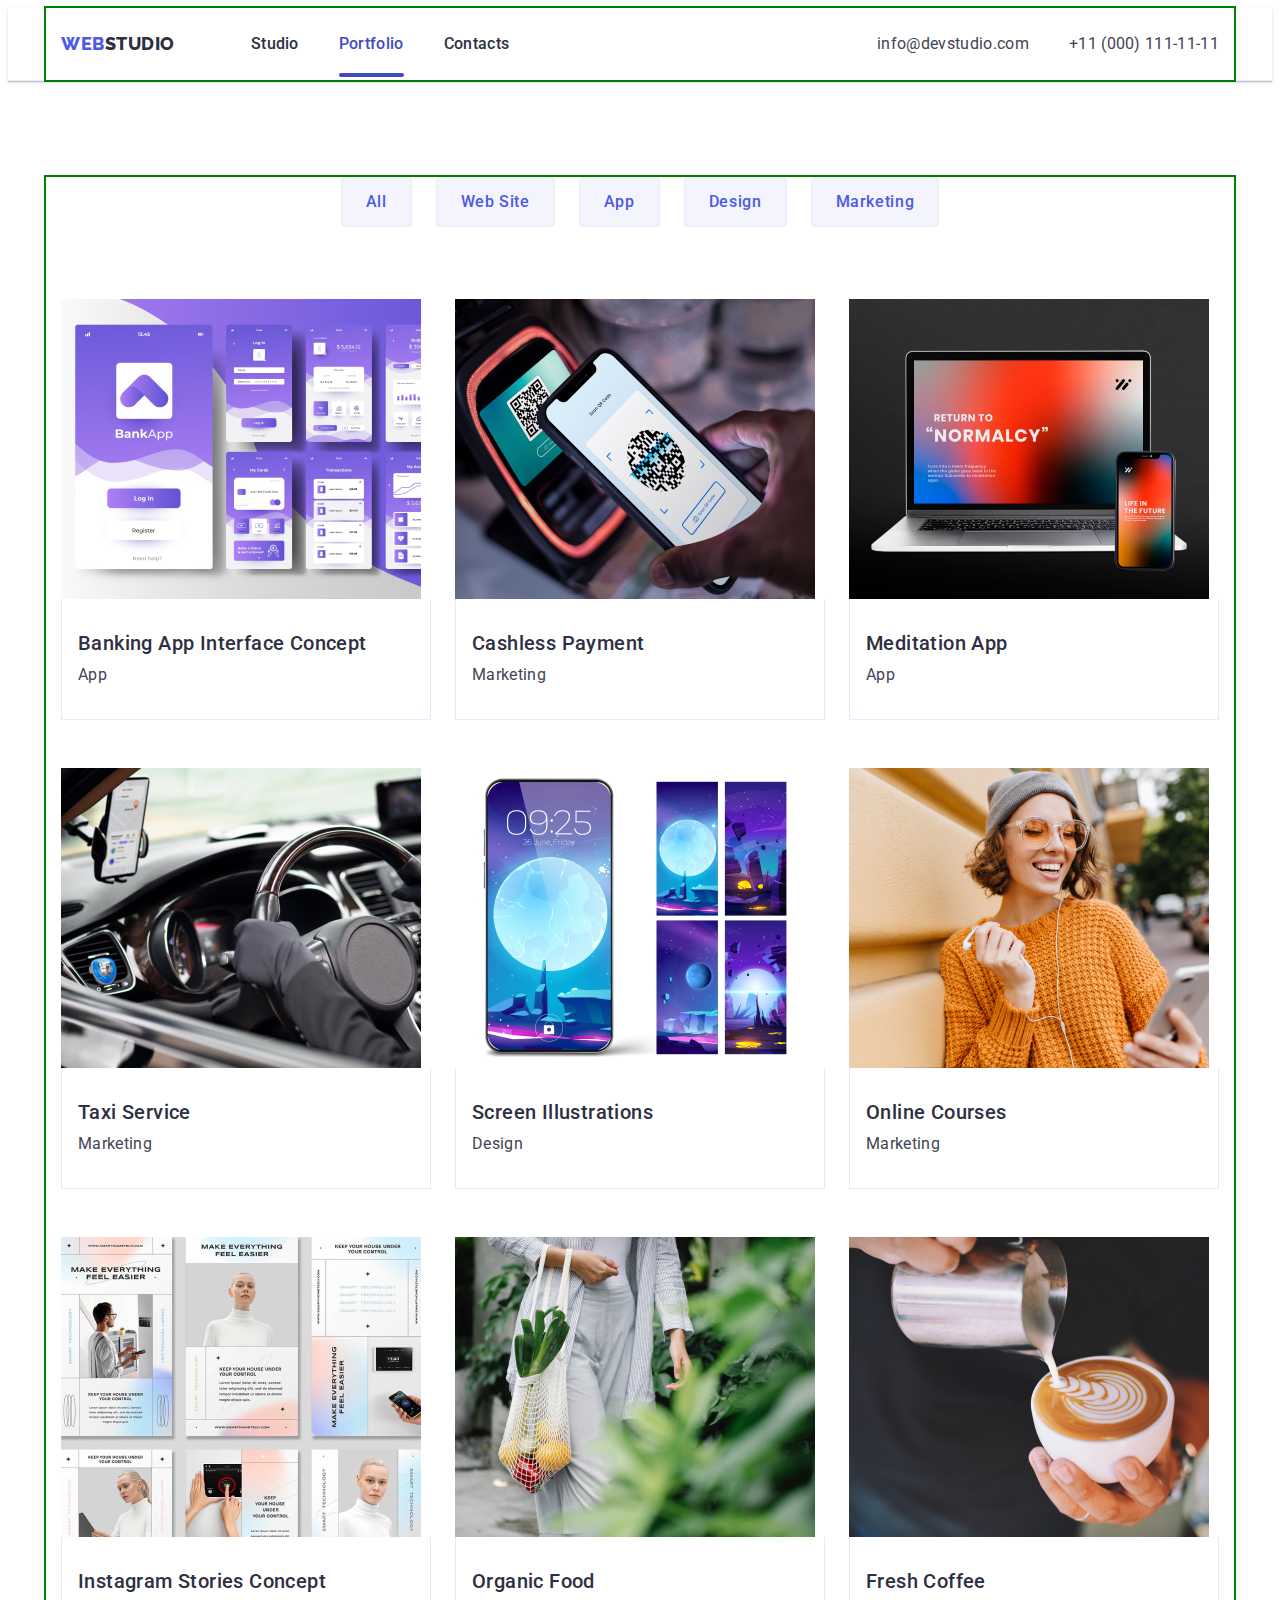
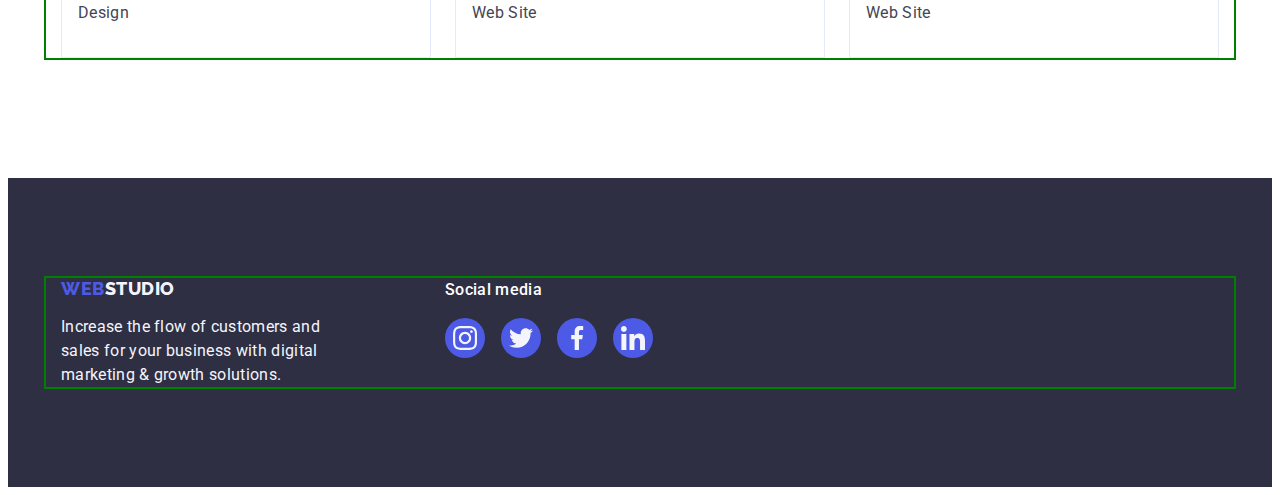
==== commit 1cb22d79: "start homework5" ====
--- a/portfolio.html
+++ b/portfolio.html
@@ -33,7 +33,9 @@
               <a class="header-link link" href="./index.html">Studio</a>
             </li>
             <li class="header-item">
-              <a class="header-link link" href="./portfolio.html">Portfolio</a>
+              <a class="header-link link current" href="./portfolio.html"
+                >Portfolio</a
+              >
             </li>
             <li class="header-item">
               <a class="header-link link" href="">Contacts</a>
--- a/css/styles.css
+++ b/css/styles.css
@@ -126,6 +126,7 @@
   width: 1158px;
   padding: 0 15px 0 15px;
   margin: 0 auto;
+  outline: 2px solid green;
 }
 
 /* Header */
@@ -165,9 +166,6 @@
   gap: 40px;
 }
 
-.header-list {
-}
-
 .header-link {
   font-weight: 500;
   font-size: 16px;
@@ -175,10 +173,36 @@
   letter-spacing: 0.02em;
   color: var(--link-color);
   padding: 24px 0;
+  position: relative;
+}
+
+.header-link::after {
+  content: "";
+  width: 48px;
+  height: 4px;
+  border-radius: 2px;
+  background-color: var(--link-hover-color);
+  position: absolute;
+  width: 100%;
+  bottom: 0px;
+  right: 0px;
+  transform: scaleX(0);
+  transition: transform 250ms linear;
 }
 
 .header-link:hover,
-.header-link:focus {
+.header-link:focus,
+.header-link.current {
+  color: var(--link-hover-color);
+}
+
+.header-link:hover::after,
+.header-link:focus::after,
+.header-link.current::after {
+  transform: scaleX(1);
+}
+
+.header-link.current {
   color: var(--link-hover-color);
 }
 
@@ -189,7 +213,6 @@
 
 .address-list {
   display: flex;
-  padding: 24px 0;
   gap: 40px;
 }
 
@@ -198,6 +221,9 @@
   line-height: 1.5;
   letter-spacing: 0.02em;
   color: var(--address-color);
+  display: block;
+
+  padding: 24px 0;
 }
 
 .address:hover,
@@ -208,6 +234,10 @@
 /* hero */
 
 .hero {
+  outline: 2px solid red;
+  max-width: 1440px;
+  margin-left: auto;
+  margin-right: auto;
   background: var(--hero-back-color);
   padding: 188px 0;
   background-image: linear-gradient(
@@ -215,7 +245,6 @@
       rgba(46, 47, 66, 0.7)
     ),
     url(../images/bg_img/hero_bg.jpg);
-  max-width: 1440px;
   background-repeat: no-repeat;
   background-position: center;
   background-size: cover;
